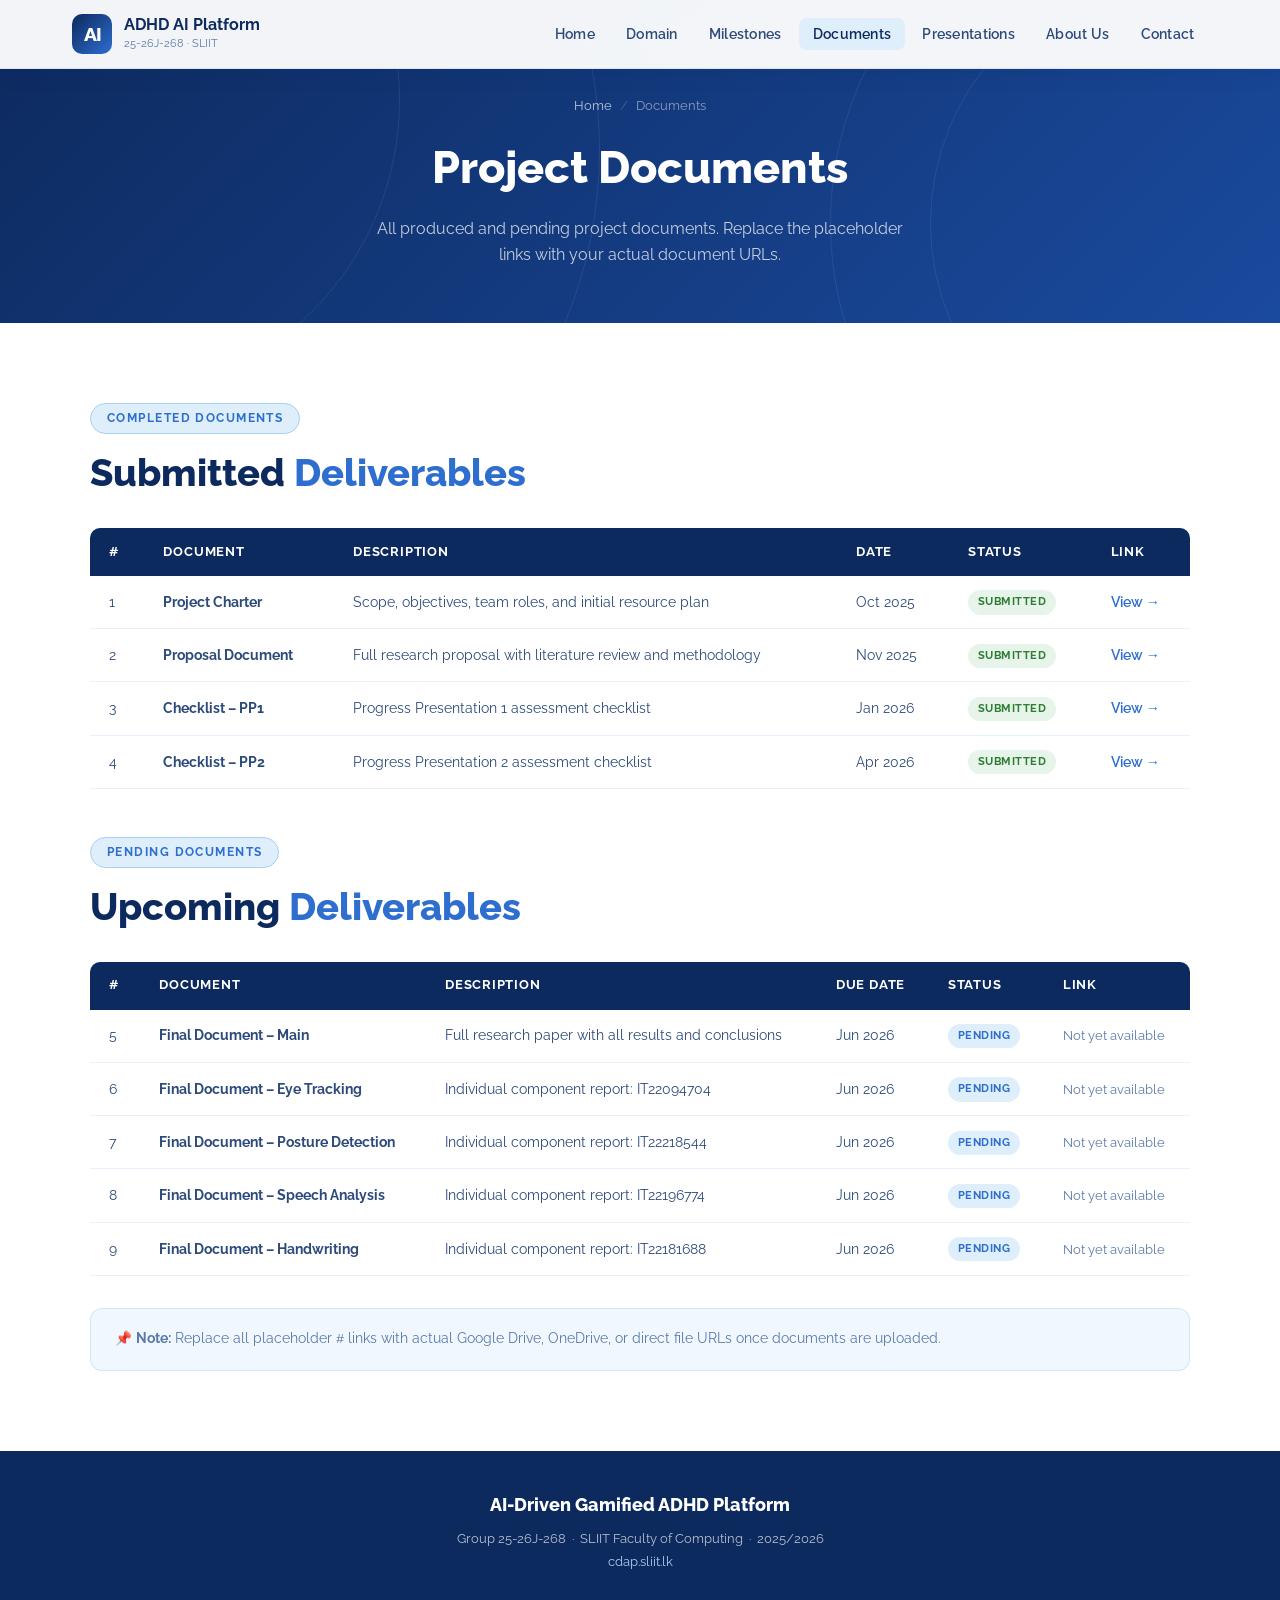
==== pages/documents.html @ 0d10deef "first" ====
<!DOCTYPE html>
<html lang="en">
<head>
  <meta charset="UTF-8" />
  <meta name="viewport" content="width=device-width, initial-scale=1.0" />
  <title>Documents | ADHD AI Platform</title>
  <link rel="stylesheet" href="../assets/css/style.css" />
</head>
<body>

<nav>
  <div class="nav-inner">
    <a href="../index.html" class="nav-brand">
      <div class="nav-brand-icon">AI</div>
      <div>
        <div class="nav-brand-text">ADHD AI Platform</div>
        <div class="nav-brand-sub">25-26J-268 · SLIIT</div>
      </div>
    </a>
    <ul class="nav-links">
      <li><a href="../index.html">Home</a></li>
      <li><a href="domain.html">Domain</a></li>
      <li><a href="milestones.html">Milestones</a></li>
      <li><a href="documents.html">Documents</a></li>
      <li><a href="presentations.html">Presentations</a></li>
      <li><a href="about.html">About Us</a></li>
      <li><a href="contact.html">Contact</a></li>
    </ul>
    <div class="hamburger"><span></span><span></span><span></span></div>
  </div>
</nav>

<div class="page-hero">
  <div class="page-hero-waves">
    <div class="wave"></div><div class="wave"></div>
    <div class="wave"></div><div class="wave"></div>
  </div>
  <div class="page-hero-inner">
    <div class="breadcrumb"><a href="../index.html">Home</a><span class="breadcrumb-sep">/</span>Documents</div>
    <h1>Project Documents</h1>
    <p>All produced and pending project documents. Replace the placeholder links with your actual document URLs.</p>
  </div>
</div>

<section class="section">
  <div class="section-inner">

    <span class="section-tag">Completed Documents</span>
    <h2 class="section-title">Submitted <span>Deliverables</span></h2>
    <table class="doc-table">
      <thead>
        <tr>
          <th>#</th>
          <th>Document</th>
          <th>Description</th>
          <th>Date</th>
          <th>Status</th>
          <th>Link</th>
        </tr>
      </thead>
      <tbody>
        <tr>
          <td>1</td>
          <td><strong>Project Charter</strong></td>
          <td>Scope, objectives, team roles, and initial resource plan</td>
          <td>Oct 2025</td>
          <td><span class="badge badge-done">Submitted</span></td>
          <td><a href="#" class="doc-link">View →</a></td>
        </tr>
        <tr>
          <td>2</td>
          <td><strong>Proposal Document</strong></td>
          <td>Full research proposal with literature review and methodology</td>
          <td>Nov 2025</td>
          <td><span class="badge badge-done">Submitted</span></td>
          <td><a href="#" class="doc-link">View →</a></td>
        </tr>
        <tr>
          <td>3</td>
          <td><strong>Checklist – PP1</strong></td>
          <td>Progress Presentation 1 assessment checklist</td>
          <td>Jan 2026</td>
          <td><span class="badge badge-done">Submitted</span></td>
          <td><a href="#" class="doc-link">View →</a></td>
        </tr>
        <tr>
          <td>4</td>
          <td><strong>Checklist – PP2</strong></td>
          <td>Progress Presentation 2 assessment checklist</td>
          <td>Apr 2026</td>
          <td><span class="badge badge-done">Submitted</span></td>
          <td><a href="#" class="doc-link">View →</a></td>
        </tr>
      </tbody>
    </table>

    <div style="height:3rem"></div>
    <span class="section-tag">Pending Documents</span>
    <h2 class="section-title">Upcoming <span>Deliverables</span></h2>
    <table class="doc-table">
      <thead>
        <tr>
          <th>#</th>
          <th>Document</th>
          <th>Description</th>
          <th>Due Date</th>
          <th>Status</th>
          <th>Link</th>
        </tr>
      </thead>
      <tbody>
        <tr>
          <td>5</td>
          <td><strong>Final Document – Main</strong></td>
          <td>Full research paper with all results and conclusions</td>
          <td>Jun 2026</td>
          <td><span class="badge badge-pending">Pending</span></td>
          <td><span style="color:var(--text-light);font-size:0.82rem">Not yet available</span></td>
        </tr>
        <tr>
          <td>6</td>
          <td><strong>Final Document – Eye Tracking</strong></td>
          <td>Individual component report: IT22094704</td>
          <td>Jun 2026</td>
          <td><span class="badge badge-pending">Pending</span></td>
          <td><span style="color:var(--text-light);font-size:0.82rem">Not yet available</span></td>
        </tr>
        <tr>
          <td>7</td>
          <td><strong>Final Document – Posture Detection</strong></td>
          <td>Individual component report: IT22218544</td>
          <td>Jun 2026</td>
          <td><span class="badge badge-pending">Pending</span></td>
          <td><span style="color:var(--text-light);font-size:0.82rem">Not yet available</span></td>
        </tr>
        <tr>
          <td>8</td>
          <td><strong>Final Document – Speech Analysis</strong></td>
          <td>Individual component report: IT22196774</td>
          <td>Jun 2026</td>
          <td><span class="badge badge-pending">Pending</span></td>
          <td><span style="color:var(--text-light);font-size:0.82rem">Not yet available</span></td>
        </tr>
        <tr>
          <td>9</td>
          <td><strong>Final Document – Handwriting</strong></td>
          <td>Individual component report: IT22181688</td>
          <td>Jun 2026</td>
          <td><span class="badge badge-pending">Pending</span></td>
          <td><span style="color:var(--text-light);font-size:0.82rem">Not yet available</span></td>
        </tr>
      </tbody>
    </table>

    <div style="margin-top:2rem;padding:1.2rem 1.5rem;background:var(--bg-light);border-radius:12px;border:1px solid rgba(90,164,224,0.2);font-size:0.85rem;color:var(--text-light)">
      📌 <strong>Note:</strong> Replace all placeholder <code>#</code> links with actual Google Drive, OneDrive, or direct file URLs once documents are uploaded.
    </div>
  </div>
</section>

<footer>
  <div class="footer-brand">AI-Driven Gamified ADHD Platform</div>
  <p>Group 25-26J-268 &nbsp;·&nbsp; SLIIT Faculty of Computing &nbsp;·&nbsp; 2025/2026<br>
  <a href="http://cdap.sliit.lk/">cdap.sliit.lk</a></p>
</footer>

<script src="../assets/js/main.js"></script>
</body>
</html>
---- assets/css/style.css ----
@import url('https://fonts.googleapis.com/css2?family=Raleway:wght@300;400;500;600;700;800;900&family=Source+Serif+4:ital,wght@0,300;0,400;0,600;1,300&display=swap');

:root {
  --navy: #0d2a5e;
  --blue: #1a4a9e;
  --mid-blue: #2d6ecf;
  --sky: #5ba4e0;
  --light-blue: #a8d0f0;
  --pale: #deeefa;
  --white: #ffffff;
  --text-dark: #0b1f47;
  --text-mid: #2c4a7a;
  --text-light: #5a7aaa;
  --accent-red: #e03030;
  --bg-light: #f0f7ff;
  --shadow: rgba(13,42,94,0.15);
  --transition: 0.3s cubic-bezier(0.4,0,0.2,1);
}

*, *::before, *::after { box-sizing: border-box; margin: 0; padding: 0; }

html { scroll-behavior: smooth; }

body {
  font-family: 'Raleway', sans-serif;
  color: var(--text-dark);
  background: var(--white);
  overflow-x: hidden;
  line-height: 1.6;
}

/* ── NAV ── */
nav {
  position: fixed; top: 0; left: 0; right: 0; z-index: 1000;
  background: rgba(255,255,255,0.95);
  backdrop-filter: blur(12px);
  border-bottom: 1px solid rgba(90,164,224,0.2);
  box-shadow: 0 2px 20px var(--shadow);
}
.nav-inner {
  max-width: 1200px; margin: 0 auto;
  display: flex; align-items: center; justify-content: space-between;
  padding: 0 2rem; height: 68px;
}
.nav-brand {
  display: flex; align-items: center; gap: 0.75rem;
  text-decoration: none;
}
.nav-brand-icon {
  width: 40px; height: 40px; background: linear-gradient(135deg, var(--navy), var(--mid-blue));
  border-radius: 10px; display: flex; align-items: center; justify-content: center;
  font-size: 1.2rem; color: white; font-weight: 800; letter-spacing: -1px;
}
.nav-brand-text { font-size: 1rem; font-weight: 700; color: var(--navy); line-height: 1.2; }
.nav-brand-sub { font-size: 0.7rem; color: var(--text-light); font-weight: 400; }

.nav-links { display: flex; gap: 0.25rem; list-style: none; }
.nav-links a {
  text-decoration: none; color: var(--text-mid); font-size: 0.85rem; font-weight: 600;
  padding: 0.5rem 0.85rem; border-radius: 8px; transition: var(--transition);
  letter-spacing: 0.02em;
}
.nav-links a:hover, .nav-links a.active {
  background: var(--pale); color: var(--navy);
}
.hamburger { display: none; flex-direction: column; gap: 5px; cursor: pointer; padding: 4px; }
.hamburger span { width: 24px; height: 2px; background: var(--navy); border-radius: 2px; transition: var(--transition); }

/* ── HERO ── */
.hero {
  min-height: 100vh;
  background: linear-gradient(135deg, var(--navy) 0%, var(--blue) 50%, #1e5fba 100%);
  position: relative; overflow: hidden;
  display: flex; align-items: center; justify-content: center;
  padding-top: 68px;
}
.hero-waves {
  position: absolute; inset: 0; pointer-events: none; overflow: hidden;
}
.wave {
  position: absolute; border-radius: 50%;
  border: 1px solid rgba(255,255,255,0.08);
  animation: waveExpand 8s ease-in-out infinite;
}
.wave:nth-child(1) { width: 600px; height: 600px; top: -200px; left: -200px; animation-delay: 0s; }
.wave:nth-child(2) { width: 900px; height: 900px; top: -300px; left: -300px; animation-delay: 2s; }
.wave:nth-child(3) { width: 500px; height: 500px; bottom: -150px; right: -150px; animation-delay: 4s; }
.wave:nth-child(4) { width: 700px; height: 700px; bottom: -250px; right: -250px; animation-delay: 1s; }
@keyframes waveExpand {
  0%,100% { transform: scale(1); opacity: 0.5; }
  50% { transform: scale(1.05); opacity: 1; }
}
.hero-content {
  position: relative; z-index: 10; text-align: center;
  max-width: 900px; padding: 3rem 2rem;
}
.hero-badge {
  display: inline-flex; align-items: center; gap: 0.5rem;
  background: rgba(255,255,255,0.15); backdrop-filter: blur(10px);
  border: 1px solid rgba(255,255,255,0.25); border-radius: 100px;
  padding: 0.4rem 1.2rem; margin-bottom: 2rem;
  color: rgba(255,255,255,0.9); font-size: 0.8rem; font-weight: 600; letter-spacing: 0.1em;
  text-transform: uppercase;
}
.hero-badge-dot { width: 6px; height: 6px; background: var(--light-blue); border-radius: 50%; animation: pulse 2s infinite; }
@keyframes pulse { 0%,100% { opacity: 1; } 50% { opacity: 0.3; } }

.hero h1 {
  font-size: clamp(2rem, 5vw, 3.5rem); font-weight: 800;
  color: white; line-height: 1.15; margin-bottom: 1.5rem;
  text-shadow: 0 2px 20px rgba(0,0,0,0.2);
}
.hero h1 em { font-style: normal; color: var(--light-blue); }
.hero-sub {
  font-size: 1.05rem; color: rgba(255,255,255,0.8); max-width: 680px;
  margin: 0 auto 2.5rem; font-weight: 400; line-height: 1.7;
}
.hero-id {
  font-size: 0.85rem; color: rgba(255,255,255,0.5); margin-bottom: 2.5rem; letter-spacing: 0.05em;
}
.hero-ctas { display: flex; gap: 1rem; justify-content: center; flex-wrap: wrap; margin-bottom: 3.5rem; }
.btn-primary {
  background: white; color: var(--navy); padding: 0.85rem 2rem;
  border-radius: 100px; font-weight: 700; font-size: 0.9rem;
  text-decoration: none; transition: var(--transition);
  box-shadow: 0 4px 20px rgba(0,0,0,0.2);
}
.btn-primary:hover { transform: translateY(-2px); box-shadow: 0 8px 30px rgba(0,0,0,0.3); }
.btn-outline {
  border: 1.5px solid rgba(255,255,255,0.5); color: white; padding: 0.85rem 2rem;
  border-radius: 100px; font-weight: 600; font-size: 0.9rem;
  text-decoration: none; transition: var(--transition);
}
.btn-outline:hover { background: rgba(255,255,255,0.1); border-color: white; }

.hero-stats {
  display: flex; gap: 2.5rem; justify-content: center; flex-wrap: wrap;
}
.stat { text-align: center; }
.stat-num { font-size: 2rem; font-weight: 800; color: white; display: block; }
.stat-label { font-size: 0.75rem; color: rgba(255,255,255,0.6); font-weight: 500; letter-spacing: 0.05em; text-transform: uppercase; }

/* ── SECTIONS ── */
.section { padding: 5rem 2rem; }
.section-inner { max-width: 1100px; margin: 0 auto; }
.section-alt { background: var(--bg-light); }

.section-tag {
  display: inline-block; background: var(--pale); color: var(--mid-blue);
  font-size: 0.75rem; font-weight: 700; letter-spacing: 0.12em; text-transform: uppercase;
  padding: 0.3rem 1rem; border-radius: 100px; margin-bottom: 1rem;
  border: 1px solid var(--light-blue);
}
.section-title {
  font-size: clamp(1.6rem, 3.5vw, 2.4rem); font-weight: 800; color: var(--navy);
  line-height: 1.2; margin-bottom: 1rem;
}
.section-title span { color: var(--mid-blue); }
.section-desc { font-size: 1rem; color: var(--text-light); max-width: 600px; line-height: 1.7; }

/* ── CARDS ── */
.cards-grid { display: grid; grid-template-columns: repeat(auto-fill, minmax(260px, 1fr)); gap: 1.5rem; margin-top: 2.5rem; }
.card {
  background: white; border-radius: 16px; padding: 1.75rem;
  border: 1px solid rgba(90,164,224,0.2);
  box-shadow: 0 4px 20px rgba(13,42,94,0.07);
  transition: var(--transition);
}
.card:hover { transform: translateY(-4px); box-shadow: 0 12px 40px rgba(13,42,94,0.14); border-color: var(--sky); }
.card-icon {
  width: 50px; height: 50px; background: linear-gradient(135deg, var(--pale), var(--light-blue));
  border-radius: 14px; display: flex; align-items: center; justify-content: center;
  font-size: 1.4rem; margin-bottom: 1.2rem;
}
.card h3 { font-size: 1rem; font-weight: 700; color: var(--navy); margin-bottom: 0.6rem; }
.card p { font-size: 0.88rem; color: var(--text-light); line-height: 1.6; }

/* ── TWO COL ── */
.two-col { display: grid; grid-template-columns: 1fr 1fr; gap: 4rem; align-items: center; }
.two-col.reverse { direction: rtl; }
.two-col.reverse > * { direction: ltr; }
@media(max-width:768px) {
  .two-col { grid-template-columns: 1fr; gap: 2rem; }
  .two-col.reverse { direction: ltr; }
}

/* ── HIGHLIGHT BOX ── */
.highlight-box {
  background: linear-gradient(135deg, var(--navy), var(--blue));
  border-radius: 20px; padding: 2.5rem; color: white;
}
.highlight-box h3 { font-size: 1.2rem; font-weight: 700; margin-bottom: 1rem; color: var(--light-blue); }
.highlight-box p { font-size: 0.92rem; line-height: 1.7; color: rgba(255,255,255,0.85); }
.highlight-list { list-style: none; display: flex; flex-direction: column; gap: 0.6rem; margin-top: 1rem; }
.highlight-list li { display: flex; align-items: center; gap: 0.6rem; font-size: 0.88rem; color: rgba(255,255,255,0.85); }
.highlight-list li::before { content: '›'; color: var(--light-blue); font-size: 1.2rem; font-weight: 700; }

/* ── TIMELINE ── */
.timeline { position: relative; padding-left: 2rem; margin-top: 2.5rem; }
.timeline::before { content: ''; position: absolute; left: 0; top: 0; bottom: 0; width: 2px; background: linear-gradient(to bottom, var(--mid-blue), var(--light-blue)); }
.timeline-item { position: relative; padding: 0 0 2.5rem 2rem; }
.timeline-item:last-child { padding-bottom: 0; }
.timeline-dot {
  position: absolute; left: -2rem; top: 0; transform: translateX(50%);
  width: 14px; height: 14px; background: var(--mid-blue); border-radius: 50%;
  border: 3px solid white; box-shadow: 0 0 0 3px var(--light-blue);
}
.timeline-date { font-size: 0.75rem; font-weight: 700; color: var(--mid-blue); text-transform: uppercase; letter-spacing: 0.08em; margin-bottom: 0.35rem; }
.timeline-title { font-size: 1rem; font-weight: 700; color: var(--navy); margin-bottom: 0.4rem; }
.timeline-desc { font-size: 0.87rem; color: var(--text-light); line-height: 1.6; }
.timeline-mark { display: inline-block; font-size: 0.75rem; font-weight: 700; padding: 0.15rem 0.6rem; border-radius: 100px; margin-top: 0.4rem; }
.mark-done { background: #e6f4ea; color: #2e7d32; }
.mark-progress { background: #fff3e0; color: #e65100; }
.mark-pending { background: var(--pale); color: var(--mid-blue); }

/* ── TABLE ── */
.doc-table { width: 100%; border-collapse: collapse; margin-top: 2rem; }
.doc-table th {
  background: var(--navy); color: white; padding: 0.85rem 1.2rem;
  text-align: left; font-size: 0.8rem; font-weight: 700; letter-spacing: 0.06em; text-transform: uppercase;
}
.doc-table th:first-child { border-radius: 10px 0 0 0; }
.doc-table th:last-child { border-radius: 0 10px 0 0; }
.doc-table td { padding: 0.85rem 1.2rem; border-bottom: 1px solid rgba(90,164,224,0.15); font-size: 0.88rem; color: var(--text-mid); vertical-align: middle; }
.doc-table tr:hover td { background: var(--bg-light); }
.doc-link { color: var(--mid-blue); text-decoration: none; font-weight: 600; transition: var(--transition); }
.doc-link:hover { color: var(--navy); text-decoration: underline; }
.badge {
  display: inline-block; font-size: 0.7rem; font-weight: 700; padding: 0.2rem 0.6rem;
  border-radius: 100px; text-transform: uppercase; letter-spacing: 0.05em;
}
.badge-done { background: #e6f4ea; color: #2e7d32; }
.badge-pending { background: var(--pale); color: var(--mid-blue); }

/* ── TEAM ── */
.team-grid { display: grid; grid-template-columns: repeat(auto-fill, minmax(230px, 1fr)); gap: 1.5rem; margin-top: 2.5rem; }
.team-card {
  background: white; border-radius: 16px; padding: 2rem 1.5rem; text-align: center;
  border: 1px solid rgba(90,164,224,0.2); box-shadow: 0 4px 20px rgba(13,42,94,0.07);
  transition: var(--transition);
}
.team-card:hover { transform: translateY(-4px); box-shadow: 0 12px 40px rgba(13,42,94,0.14); }
.team-avatar {
  width: 72px; height: 72px; border-radius: 50%; margin: 0 auto 1rem;
  display: flex; align-items: center; justify-content: center;
  font-size: 1.6rem; font-weight: 800; color: white;
  background: linear-gradient(135deg, var(--navy), var(--mid-blue));
  font-family: 'Raleway', sans-serif;
}
.team-name { font-size: 0.95rem; font-weight: 700; color: var(--navy); margin-bottom: 0.25rem; }
.team-id { font-size: 0.78rem; color: var(--mid-blue); font-weight: 600; margin-bottom: 0.5rem; }
.team-role { font-size: 0.8rem; color: var(--text-light); line-height: 1.5; }
.team-email { display: inline-block; margin-top: 0.75rem; font-size: 0.78rem; color: var(--mid-blue); text-decoration: none; }
.team-email:hover { text-decoration: underline; }

/* ── CONTACT ── */
.contact-form { max-width: 600px; }
.form-group { margin-bottom: 1.25rem; }
.form-group label { display: block; font-size: 0.82rem; font-weight: 700; color: var(--navy); margin-bottom: 0.4rem; letter-spacing: 0.03em; }
.form-group input, .form-group textarea, .form-group select {
  width: 100%; padding: 0.85rem 1rem; border: 1.5px solid rgba(90,164,224,0.35);
  border-radius: 10px; font-family: 'Raleway', sans-serif; font-size: 0.9rem; color: var(--text-dark);
  background: white; outline: none; transition: var(--transition);
}
.form-group input:focus, .form-group textarea:focus, .form-group select:focus {
  border-color: var(--mid-blue); box-shadow: 0 0 0 3px rgba(45,110,207,0.12);
}
.form-group textarea { resize: vertical; min-height: 130px; }
.btn-submit {
  background: linear-gradient(135deg, var(--navy), var(--mid-blue));
  color: white; border: none; padding: 0.9rem 2.5rem;
  border-radius: 100px; font-family: 'Raleway', sans-serif; font-size: 0.9rem; font-weight: 700;
  cursor: pointer; transition: var(--transition);
}
.btn-submit:hover { transform: translateY(-2px); box-shadow: 0 8px 25px rgba(13,42,94,0.3); }

/* ── FOOTER ── */
footer {
  background: var(--navy); color: rgba(255,255,255,0.7);
  padding: 2.5rem 2rem; text-align: center;
}
footer .footer-brand { font-size: 1.1rem; font-weight: 800; color: white; margin-bottom: 0.5rem; }
footer p { font-size: 0.8rem; line-height: 1.8; }
footer a { color: var(--light-blue); text-decoration: none; }

/* ── ARCH DIAGRAM ── */
.arch-diagram {
  background: var(--bg-light); border-radius: 16px; padding: 2rem;
  border: 1px solid rgba(90,164,224,0.2); margin-top: 2rem;
}
.arch-row { display: flex; gap: 1rem; justify-content: center; align-items: stretch; flex-wrap: wrap; margin-bottom: 1rem; }
.arch-box {
  background: white; border: 1.5px solid var(--light-blue); border-radius: 12px;
  padding: 0.8rem 1.2rem; text-align: center; min-width: 140px;
  font-size: 0.78rem; font-weight: 600; color: var(--navy); line-height: 1.4;
}
.arch-box.dark { background: var(--navy); color: white; border-color: var(--navy); }
.arch-box.mid { background: var(--pale); border-color: var(--sky); }
.arch-label { font-size: 0.65rem; color: var(--text-light); font-weight: 400; margin-top: 0.2rem; display: block; }
.arch-arrow { display: flex; align-items: center; color: var(--sky); font-size: 1.4rem; font-weight: 300; }

/* ── PAGE HERO ── */
.page-hero {
  background: linear-gradient(135deg, var(--navy) 0%, var(--blue) 100%);
  padding: 6rem 2rem 3.5rem; text-align: center; position: relative; overflow: hidden;
}
.page-hero-waves { position: absolute; inset: 0; pointer-events: none; }
.page-hero-waves .wave { animation-duration: 12s; }
.page-hero-inner { position: relative; z-index: 10; }
.page-hero h1 { font-size: clamp(1.8rem, 4vw, 2.8rem); font-weight: 800; color: white; margin-bottom: 0.75rem; }
.page-hero p { font-size: 1rem; color: rgba(255,255,255,0.75); max-width: 560px; margin: 0 auto; }
.breadcrumb { display: flex; gap: 0.5rem; justify-content: center; align-items: center; margin-bottom: 1rem; font-size: 0.8rem; color: rgba(255,255,255,0.5); }
.breadcrumb a { color: rgba(255,255,255,0.7); text-decoration: none; }
.breadcrumb a:hover { color: white; }
.breadcrumb-sep { opacity: 0.4; }

/* ── SLIDES GRID ── */
.slides-grid { display: grid; grid-template-columns: repeat(auto-fill, minmax(260px, 1fr)); gap: 1.5rem; margin-top: 2rem; }
.slide-card {
  background: white; border-radius: 16px; overflow: hidden;
  border: 1px solid rgba(90,164,224,0.2); box-shadow: 0 4px 20px rgba(13,42,94,0.07);
  transition: var(--transition);
}
.slide-card:hover { transform: translateY(-4px); box-shadow: 0 12px 40px rgba(13,42,94,0.14); }
.slide-thumb {
  height: 140px; background: linear-gradient(135deg, var(--navy), var(--mid-blue));
  display: flex; align-items: center; justify-content: center;
  font-size: 2.5rem; color: rgba(255,255,255,0.3);
}
.slide-info { padding: 1.2rem; }
.slide-info h3 { font-size: 0.95rem; font-weight: 700; color: var(--navy); margin-bottom: 0.3rem; }
.slide-info p { font-size: 0.82rem; color: var(--text-light); margin-bottom: 0.8rem; }
.slide-link { color: var(--mid-blue); font-size: 0.82rem; font-weight: 600; text-decoration: none; }
.slide-link:hover { color: var(--navy); }

/* ── RESPONSIVE ── */
@media(max-width:900px) {
  .nav-links { display: none; flex-direction: column; position: absolute; top: 68px; left: 0; right: 0; background: white; border-bottom: 1px solid var(--pale); padding: 1rem; box-shadow: 0 8px 20px var(--shadow); }
  .nav-links.open { display: flex; }
  .hamburger { display: flex; }
}
@media(max-width:600px) {
  .hero-stats { gap: 1.5rem; }
  .stat-num { font-size: 1.5rem; }
  .cards-grid { grid-template-columns: 1fr; }
}
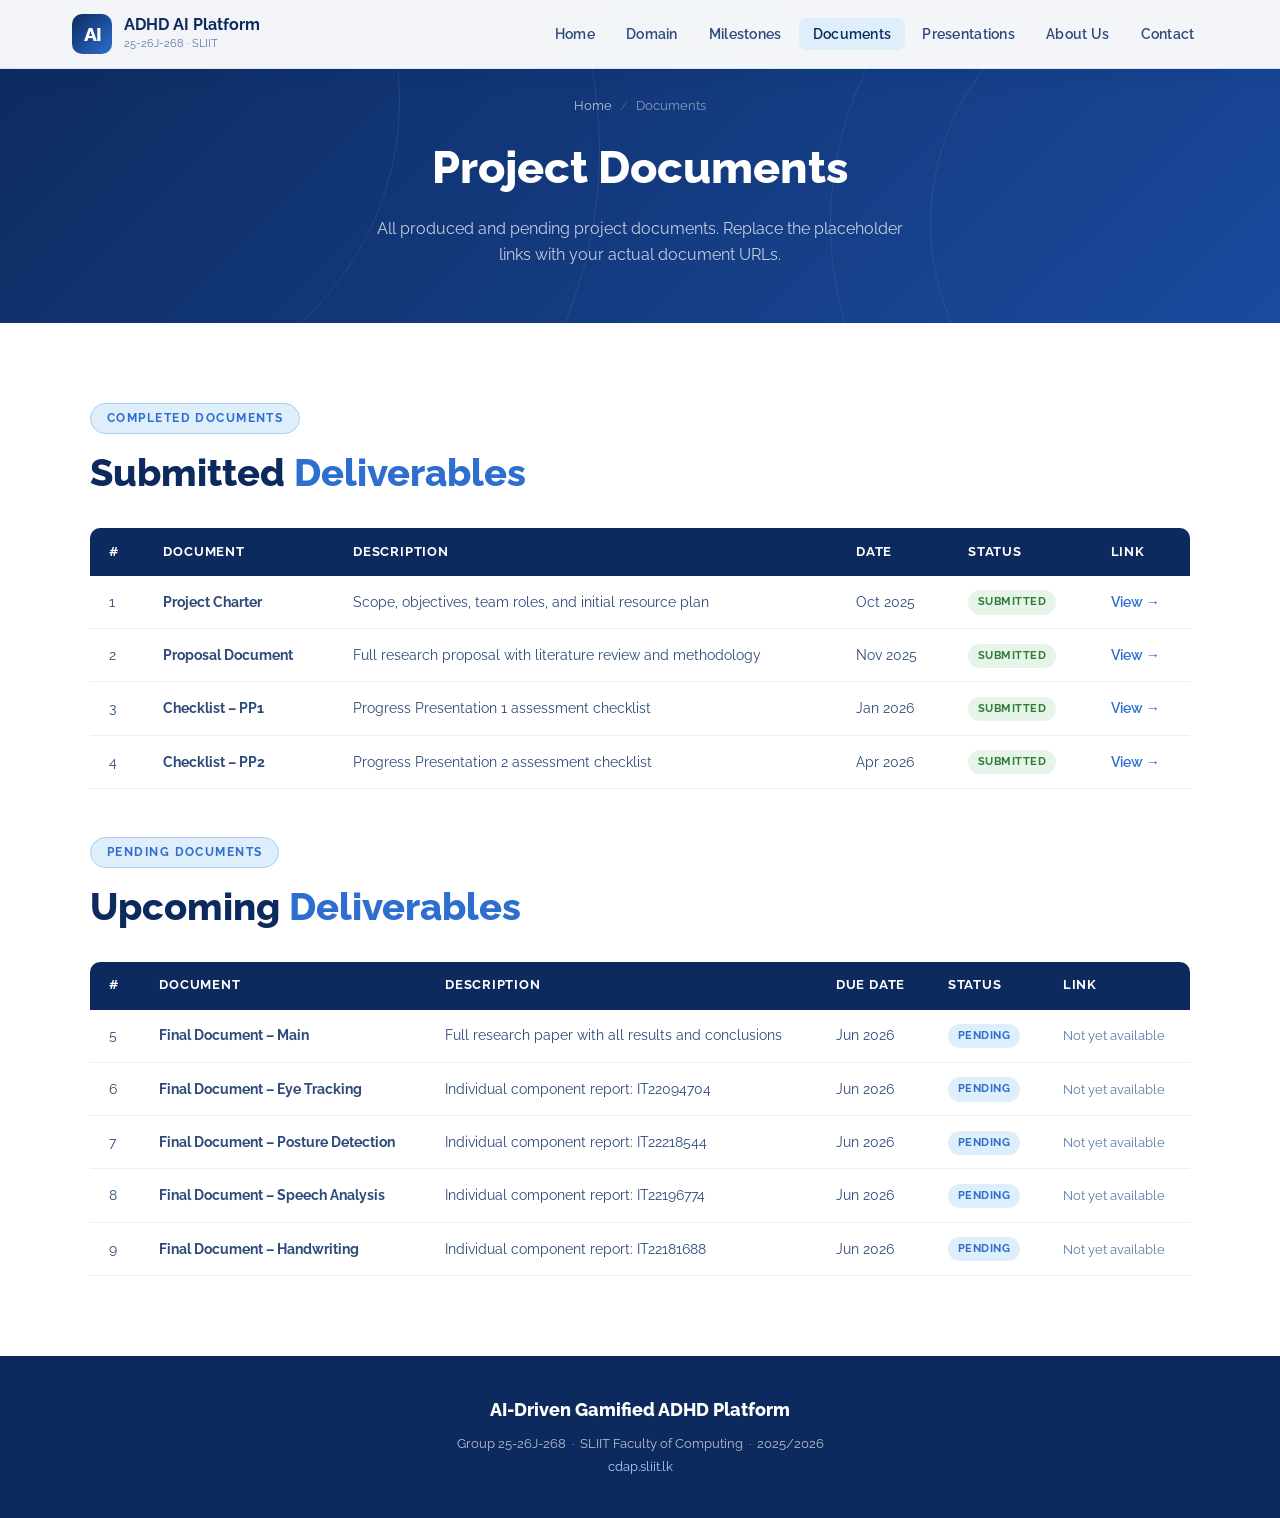
==== commit 4c8533fd: "Remove note about replacing placeholder links in documents section for clarity" ====
--- a/pages/documents.html
+++ b/pages/documents.html
@@ -151,10 +151,7 @@
         </tr>
       </tbody>
     </table>
-
-    <div style="margin-top:2rem;padding:1.2rem 1.5rem;background:var(--bg-light);border-radius:12px;border:1px solid rgba(90,164,224,0.2);font-size:0.85rem;color:var(--text-light)">
-      📌 <strong>Note:</strong> Replace all placeholder <code>#</code> links with actual Google Drive, OneDrive, or direct file URLs once documents are uploaded.
-    </div>
+    
   </div>
 </section>
 
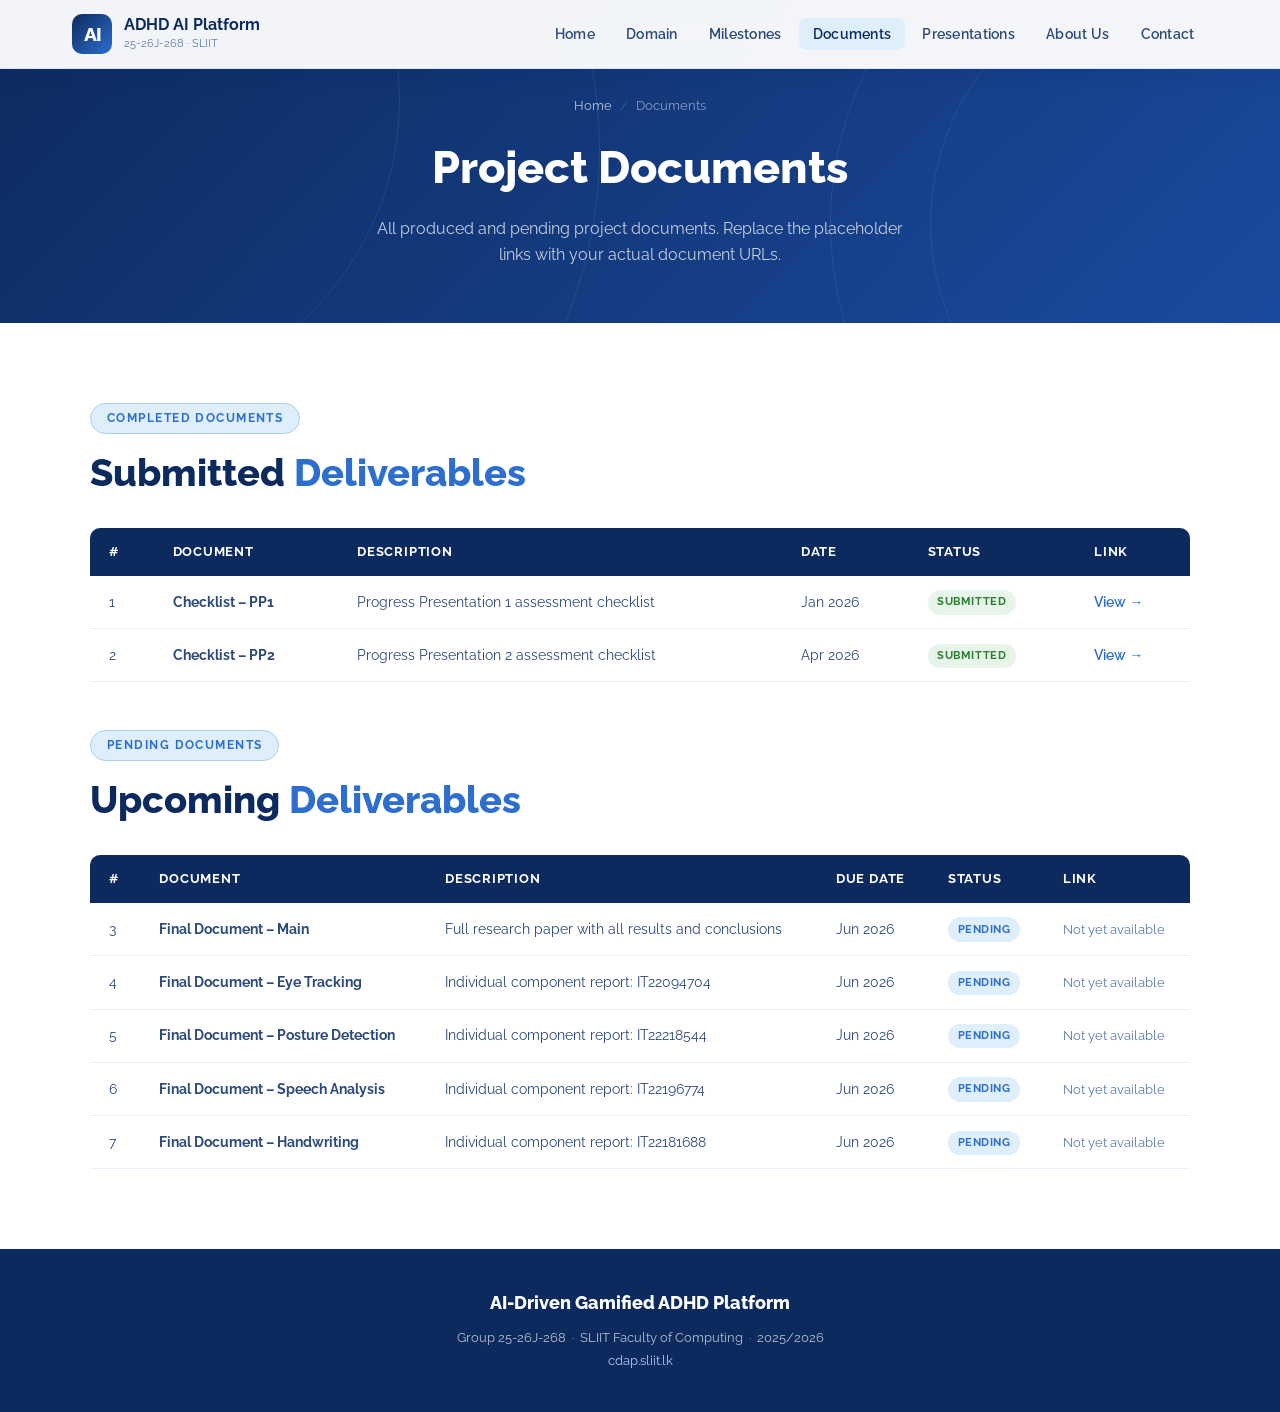
==== commit 6aa554d2: "Update document and presentation links for improved accessibility" ====
--- a/pages/documents.html
+++ b/pages/documents.html
@@ -59,37 +59,22 @@
         </tr>
       </thead>
       <tbody>
+        
         <tr>
           <td>1</td>
-          <td><strong>Project Charter</strong></td>
-          <td>Scope, objectives, team roles, and initial resource plan</td>
-          <td>Oct 2025</td>
-          <td><span class="badge badge-done">Submitted</span></td>
-          <td><a href="#" class="doc-link">View →</a></td>
-        </tr>
-        <tr>
-          <td>2</td>
-          <td><strong>Proposal Document</strong></td>
-          <td>Full research proposal with literature review and methodology</td>
-          <td>Nov 2025</td>
-          <td><span class="badge badge-done">Submitted</span></td>
-          <td><a href="#" class="doc-link">View →</a></td>
-        </tr>
-        <tr>
-          <td>3</td>
           <td><strong>Checklist – PP1</strong></td>
           <td>Progress Presentation 1 assessment checklist</td>
           <td>Jan 2026</td>
           <td><span class="badge badge-done">Submitted</span></td>
-          <td><a href="#" class="doc-link">View →</a></td>
+          <td><a href="https://github.com/SageevanPRajah/FE_RP_25-26J-268" class="doc-link" target="_blank" rel="noopener noreferrer">View →</a></td>
         </tr>
         <tr>
-          <td>4</td>
+          <td>2</td>
           <td><strong>Checklist – PP2</strong></td>
           <td>Progress Presentation 2 assessment checklist</td>
           <td>Apr 2026</td>
           <td><span class="badge badge-done">Submitted</span></td>
-          <td><a href="#" class="doc-link">View →</a></td>
+          <td><a href="https://mysliit-my.sharepoint.com/:x:/g/personal/it22094704_my_sliit_lk/IQA0uXY_HlLESL-bahEboskIAVc8IjQ7iVj7HX0ni8DJrsw?e=paIHiO" class="doc-link" target="_blank" rel="noopener noreferrer">View →</a></td>
         </tr>
       </tbody>
     </table>
@@ -110,7 +95,7 @@
       </thead>
       <tbody>
         <tr>
-          <td>5</td>
+          <td>3</td>
           <td><strong>Final Document – Main</strong></td>
           <td>Full research paper with all results and conclusions</td>
           <td>Jun 2026</td>
@@ -118,7 +103,7 @@
           <td><span style="color:var(--text-light);font-size:0.82rem">Not yet available</span></td>
         </tr>
         <tr>
-          <td>6</td>
+          <td>4</td>
           <td><strong>Final Document – Eye Tracking</strong></td>
           <td>Individual component report: IT22094704</td>
           <td>Jun 2026</td>
@@ -126,7 +111,7 @@
           <td><span style="color:var(--text-light);font-size:0.82rem">Not yet available</span></td>
         </tr>
         <tr>
-          <td>7</td>
+          <td>5</td>
           <td><strong>Final Document – Posture Detection</strong></td>
           <td>Individual component report: IT22218544</td>
           <td>Jun 2026</td>
@@ -134,7 +119,7 @@
           <td><span style="color:var(--text-light);font-size:0.82rem">Not yet available</span></td>
         </tr>
         <tr>
-          <td>8</td>
+          <td>6</td>
           <td><strong>Final Document – Speech Analysis</strong></td>
           <td>Individual component report: IT22196774</td>
           <td>Jun 2026</td>
@@ -142,7 +127,7 @@
           <td><span style="color:var(--text-light);font-size:0.82rem">Not yet available</span></td>
         </tr>
         <tr>
-          <td>9</td>
+          <td>7</td>
           <td><strong>Final Document – Handwriting</strong></td>
           <td>Individual component report: IT22181688</td>
           <td>Jun 2026</td>
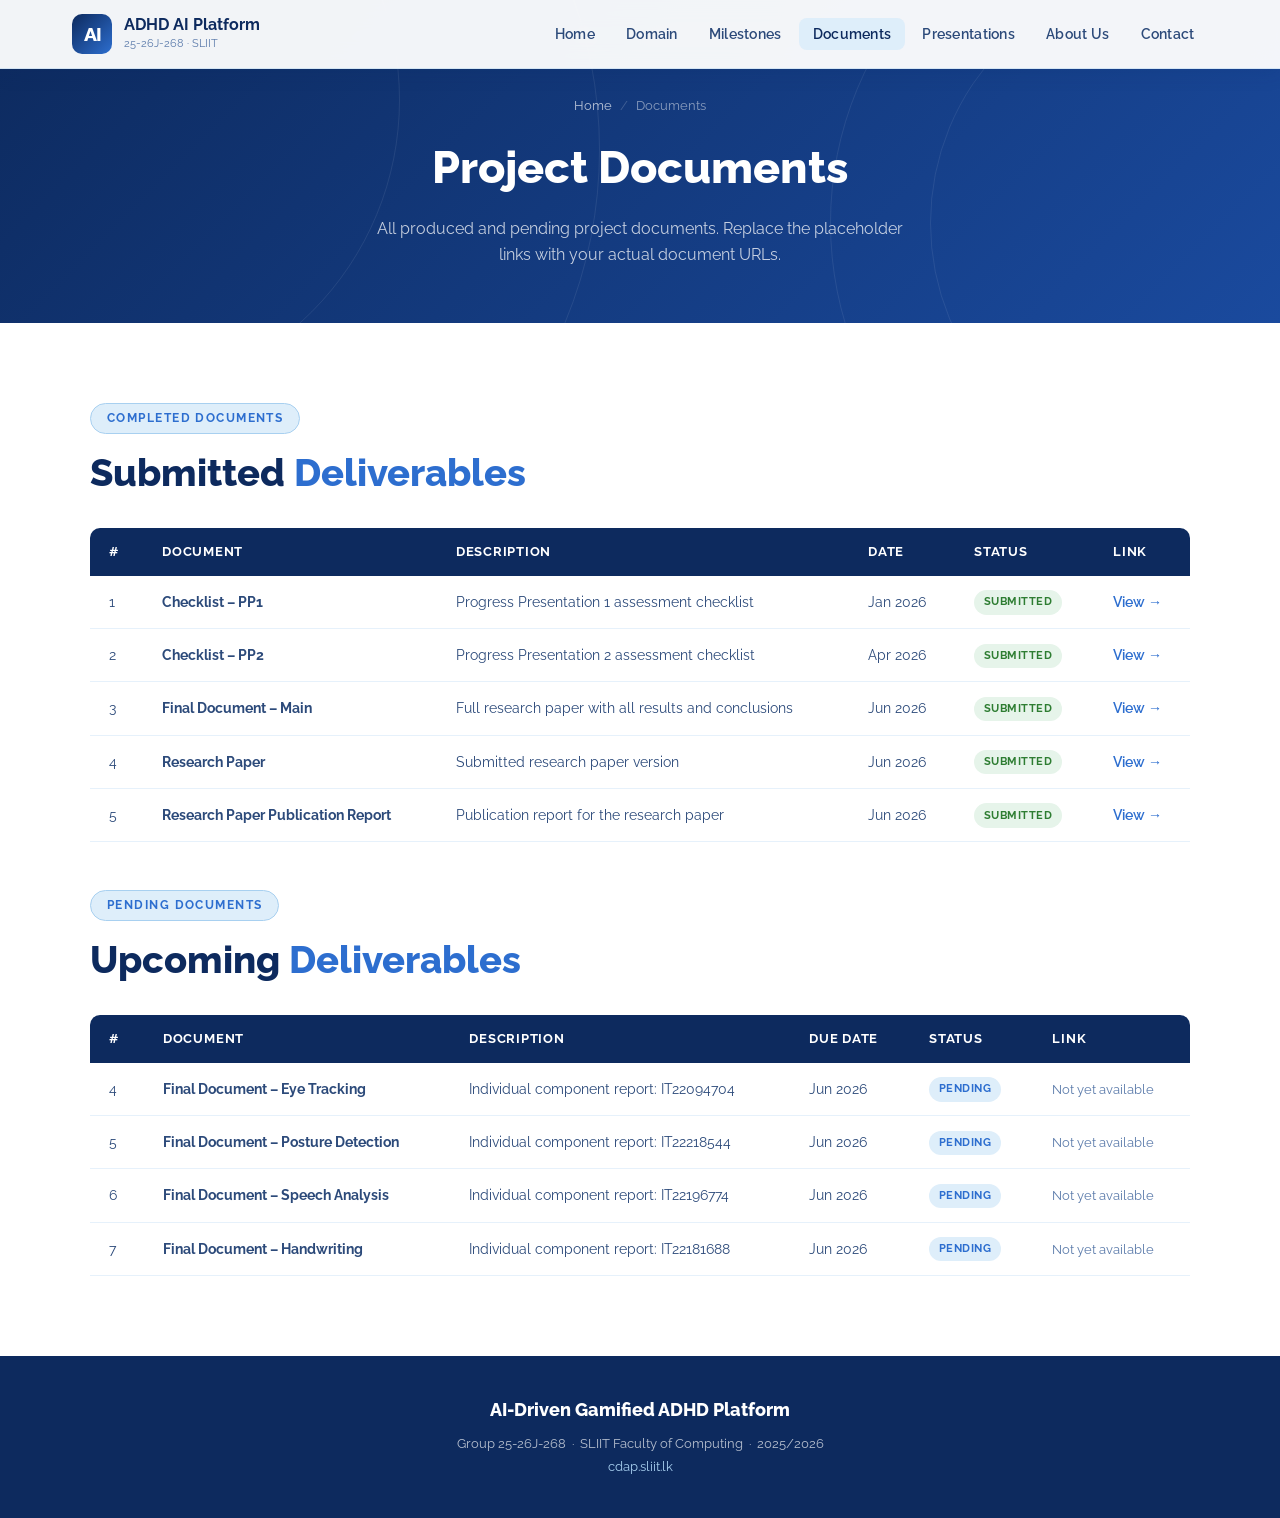
==== commit 9c74c36f: "Add external supervisor section and update documents and presentations for clarity and accessibility" ====
--- a/pages/documents.html
+++ b/pages/documents.html
@@ -76,6 +76,30 @@
           <td><span class="badge badge-done">Submitted</span></td>
           <td><a href="https://mysliit-my.sharepoint.com/:x:/g/personal/it22094704_my_sliit_lk/IQA0uXY_HlLESL-bahEboskIAVc8IjQ7iVj7HX0ni8DJrsw?e=paIHiO" class="doc-link" target="_blank" rel="noopener noreferrer">View →</a></td>
         </tr>
+        <tr>
+          <td>3</td>
+          <td><strong>Final Document – Main</strong></td>
+          <td>Full research paper with all results and conclusions</td>
+          <td>Jun 2026</td>
+          <td><span class="badge badge-done">Submitted</span></td>
+          <td><a href="https://mysliit-my.sharepoint.com/:b:/g/personal/it22094704_my_sliit_lk/IQBf70PeY8plT4qrinBRRKYcARiXQRuxq06F4hqYVhb1aAk" class="doc-link" target="_blank" rel="noopener noreferrer">View →</a></td>
+        </tr>
+        <tr>
+          <td>4</td>
+          <td><strong>Research Paper</strong></td>
+          <td>Submitted research paper version</td>
+          <td>Jun 2026</td>
+          <td><span class="badge badge-done">Submitted</span></td>
+          <td><a href="https://mysliit-my.sharepoint.com/:b:/g/personal/it22094704_my_sliit_lk/IQB1VhliJ6aXRKvtIe8lMM9qAbJptSocHsTOZWerLg5Smag?e=6bOHvO" class="doc-link" target="_blank" rel="noopener noreferrer">View →</a></td>
+        </tr>
+        <tr>
+          <td>5</td>
+          <td><strong>Research Paper Publication Report</strong></td>
+          <td>Publication report for the research paper</td>
+          <td>Jun 2026</td>
+          <td><span class="badge badge-done">Submitted</span></td>
+          <td><a href="https://mysliit-my.sharepoint.com/:b:/g/personal/it22094704_my_sliit_lk/IQBPXtZpaWdkQKmiHMu_j2BoAVyXBQEijK2EgF1UqS19HKU?e=JASa9m" class="doc-link" target="_blank" rel="noopener noreferrer">View →</a></td>
+        </tr>
       </tbody>
     </table>
 
@@ -94,14 +118,6 @@
         </tr>
       </thead>
       <tbody>
-        <tr>
-          <td>3</td>
-          <td><strong>Final Document – Main</strong></td>
-          <td>Full research paper with all results and conclusions</td>
-          <td>Jun 2026</td>
-          <td><span class="badge badge-pending">Pending</span></td>
-          <td><span style="color:var(--text-light);font-size:0.82rem">Not yet available</span></td>
-        </tr>
         <tr>
           <td>4</td>
           <td><strong>Final Document – Eye Tracking</strong></td>
--- a/assets/css/style.css
+++ b/assets/css/style.css
@@ -175,6 +175,9 @@
 .card h3 { font-size: 1rem; font-weight: 700; color: var(--navy); margin-bottom: 0.6rem; }
 .card p { font-size: 0.88rem; color: var(--text-light); line-height: 1.6; }
 
+/* utility: center a single card inside a grid */
+.card-center { justify-self: center; }
+
 /* ── TWO COL ── */
 .two-col { display: grid; grid-template-columns: 1fr 1fr; gap: 4rem; align-items: center; }
 .two-col.reverse { direction: rtl; }
